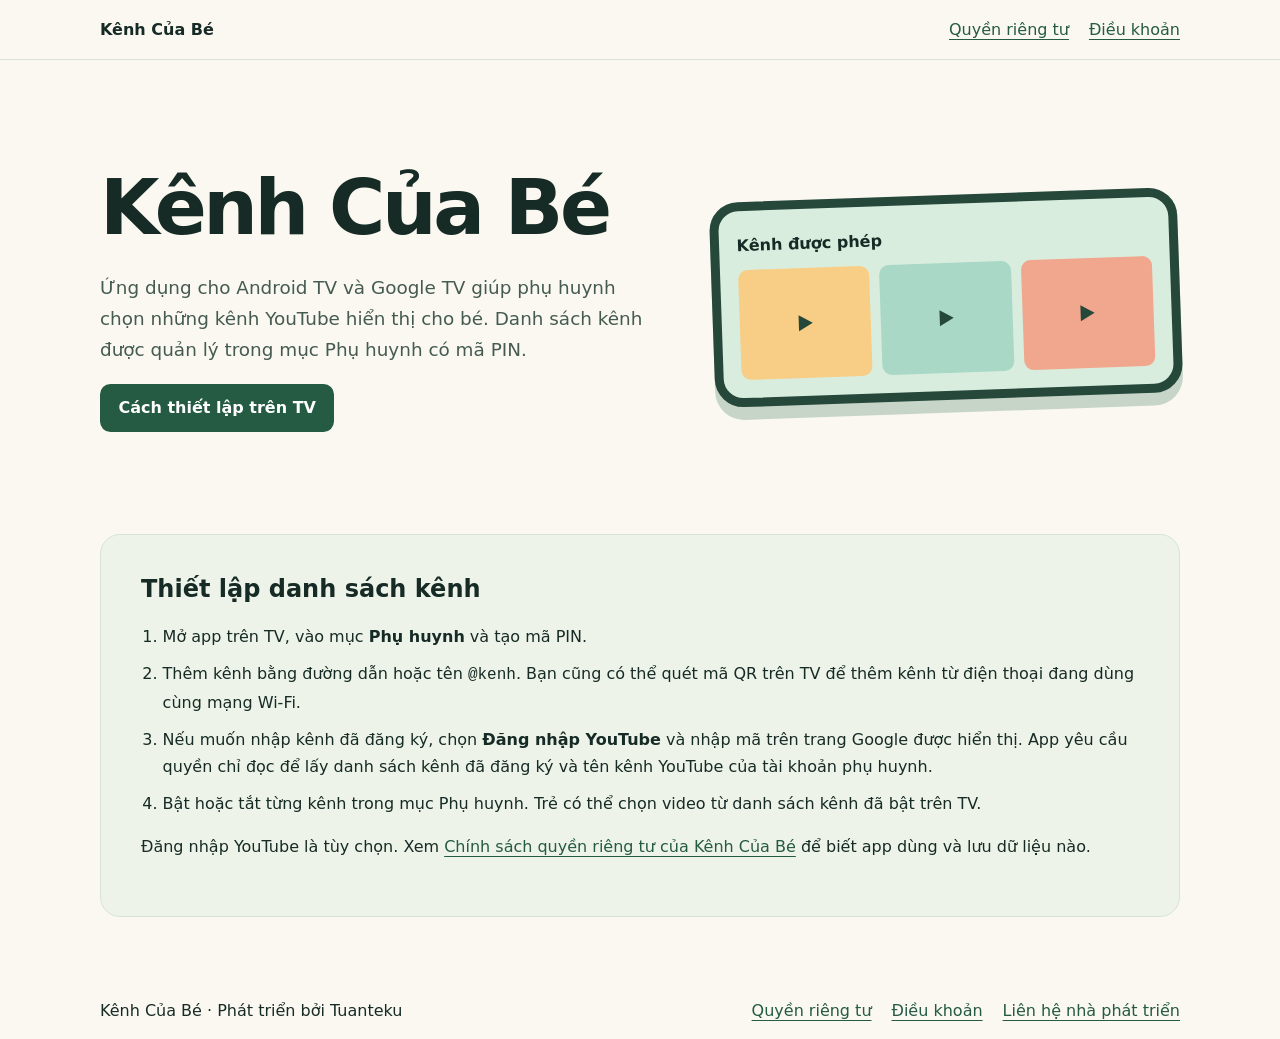
==== index.html @ 10d5512e "Publish Kênh Của Bé homepage and policies" ====
<!doctype html>
<html lang="vi">
<head>
  <meta charset="utf-8">
  <meta name="viewport" content="width=device-width, initial-scale=1">
  <meta name="description" content="Ứng dụng Android TV giúp phụ huynh chọn các kênh YouTube hiển thị cho bé.">
  <title>Kênh Của Bé | Android TV và Google TV</title>
  <link rel="stylesheet" href="styles.css">
</head>
<body>
  <a class="skip" href="#main">Đến nội dung chính</a>
  <header><div class="wrap"><a class="brand" href="./">Kênh Của Bé</a><nav aria-label="Điều hướng chính"><a href="privacy.html">Quyền riêng tư</a><a href="terms.html">Điều khoản</a></nav></div></header>
  <main id="main" class="wrap">
    <section class="hero" aria-labelledby="title">
      <div>
        <h1 id="title">Kênh Của Bé</h1>
        <p>Ứng dụng cho Android TV và Google TV giúp phụ huynh chọn những kênh YouTube hiển thị cho bé. Danh sách kênh được quản lý trong mục Phụ huynh có mã PIN.</p>
        <a class="button" href="#setup">Cách thiết lập trên TV</a>
      </div>
      <div class="tv" aria-hidden="true"><strong>Kênh được phép</strong><div class="tiles"><span class="tile"></span><span class="tile"></span><span class="tile"></span></div></div>
    </section>
    <section class="steps" id="setup">
      <h2>Thiết lập danh sách kênh</h2>
      <ol>
        <li>Mở app trên TV, vào mục <strong>Phụ huynh</strong> và tạo mã PIN.</li>
        <li>Thêm kênh bằng đường dẫn hoặc tên <code>@kenh</code>. Bạn cũng có thể quét mã QR trên TV để thêm kênh từ điện thoại đang dùng cùng mạng Wi-Fi.</li>
        <li>Nếu muốn nhập kênh đã đăng ký, chọn <strong>Đăng nhập YouTube</strong> và nhập mã trên trang Google được hiển thị. App yêu cầu quyền chỉ đọc để lấy danh sách kênh đã đăng ký và tên kênh YouTube của tài khoản phụ huynh.</li>
        <li>Bật hoặc tắt từng kênh trong mục Phụ huynh. Trẻ có thể chọn video từ danh sách kênh đã bật trên TV.</li>
      </ol>
      <p>Đăng nhập YouTube là tùy chọn. Xem <a href="privacy.html">Chính sách quyền riêng tư của Kênh Của Bé</a> để biết app dùng và lưu dữ liệu nào.</p>
    </section>
  </main>
  <footer><div class="wrap"><span>Kênh Của Bé · Phát triển bởi Tuanteku</span><nav aria-label="Liên kết cuối trang"><a href="privacy.html">Quyền riêng tư</a><a href="terms.html">Điều khoản</a><a href="https://github.com/tuanteku9x">Liên hệ nhà phát triển</a></nav></div></footer>
</body>
</html>
---- styles.css ----
:root {
  color-scheme: light;
  --ink: #172b26;
  --muted: #455b52;
  --green: #255a43;
  --line: #d7e3da;
  --paper: #faf8f1;
}
* { box-sizing: border-box; }
body { margin: 0; background: var(--paper); color: var(--ink); font: 1rem/1.7 system-ui, sans-serif; }
a { color: var(--green); text-underline-offset: .22em; }
a:focus-visible { outline: 3px solid #9c541b; outline-offset: 4px; }
.skip { position: absolute; top: -100px; left: 1rem; padding: .5rem 1rem; background: white; }
.skip:focus { top: 1rem; z-index: 1; }
.wrap { width: min(1080px, calc(100% - 2.5rem)); margin-inline: auto; }
header .wrap, footer .wrap { display: flex; justify-content: space-between; gap: .6rem 1.5rem; flex-wrap: wrap; align-items: center; padding-block: 1rem; }
header, footer { border-block-end: 1px solid var(--line); }
footer { border-block: 1px solid var(--line) 0; margin-top: 4rem; }
nav { display: flex; gap: .55rem 1.25rem; flex-wrap: wrap; }
.brand { font-weight: 800; color: var(--ink); text-decoration: none; }
.hero { display: grid; grid-template-columns: 1.1fr .9fr; gap: 2.5rem; align-items: center; padding-block: clamp(3rem, 8vw, 7rem); }
h1, h2, h3 { line-height: 1.18; }
h1 { margin: 0 0 1.15rem; font-size: clamp(2.55rem, 6vw, 5rem); letter-spacing: -.045em; }
h2 { margin-top: 2rem; }
.hero p, .date { color: var(--muted); }
.hero p { max-width: 48ch; font-size: 1.15rem; }
.button { display: inline-block; padding: .65rem 1.15rem; background: var(--green); color: white; border-radius: .65rem; font-weight: 700; text-decoration: none; }
.tv { padding: 1.1rem; border: .6rem solid #25483b; border-radius: 1.8rem; background: #d9eddf; box-shadow: 0 .8rem 0 #c7d5c8; transform: rotate(-2deg); }
.tiles { display: grid; grid-template-columns: repeat(3, 1fr); gap: .6rem; }
.tile { display: grid; place-items: center; border-radius: .6rem; aspect-ratio: 1.2; background: #f8ce86; }
.tile:nth-child(2) { background: #a9d9c6; }
.tile:nth-child(3) { background: #f0a78d; }
.tile::before { content: ""; width: 0; border: .55rem solid transparent; border-right: 0; border-left: .9rem solid #25483b; }
.tv strong { display: block; margin: .2rem 0 .7rem; }
.steps { padding: clamp(1.3rem, 4vw, 2.5rem); background: #edf3e8; border: 1px solid var(--line); border-radius: 1.25rem; }
.steps h2 { margin-top: 0; }
.steps ol { padding-left: 1.35rem; }
.steps li + li { margin-top: .6rem; }
.article { width: min(740px, 100%); margin: 3.5rem auto 0; }
.article h1 { font-size: clamp(2.35rem, 6vw, 3.8rem); }
@media (max-width: 700px) { .hero { grid-template-columns: 1fr; } .tv { max-width: 28rem; margin-inline: .65rem; } }
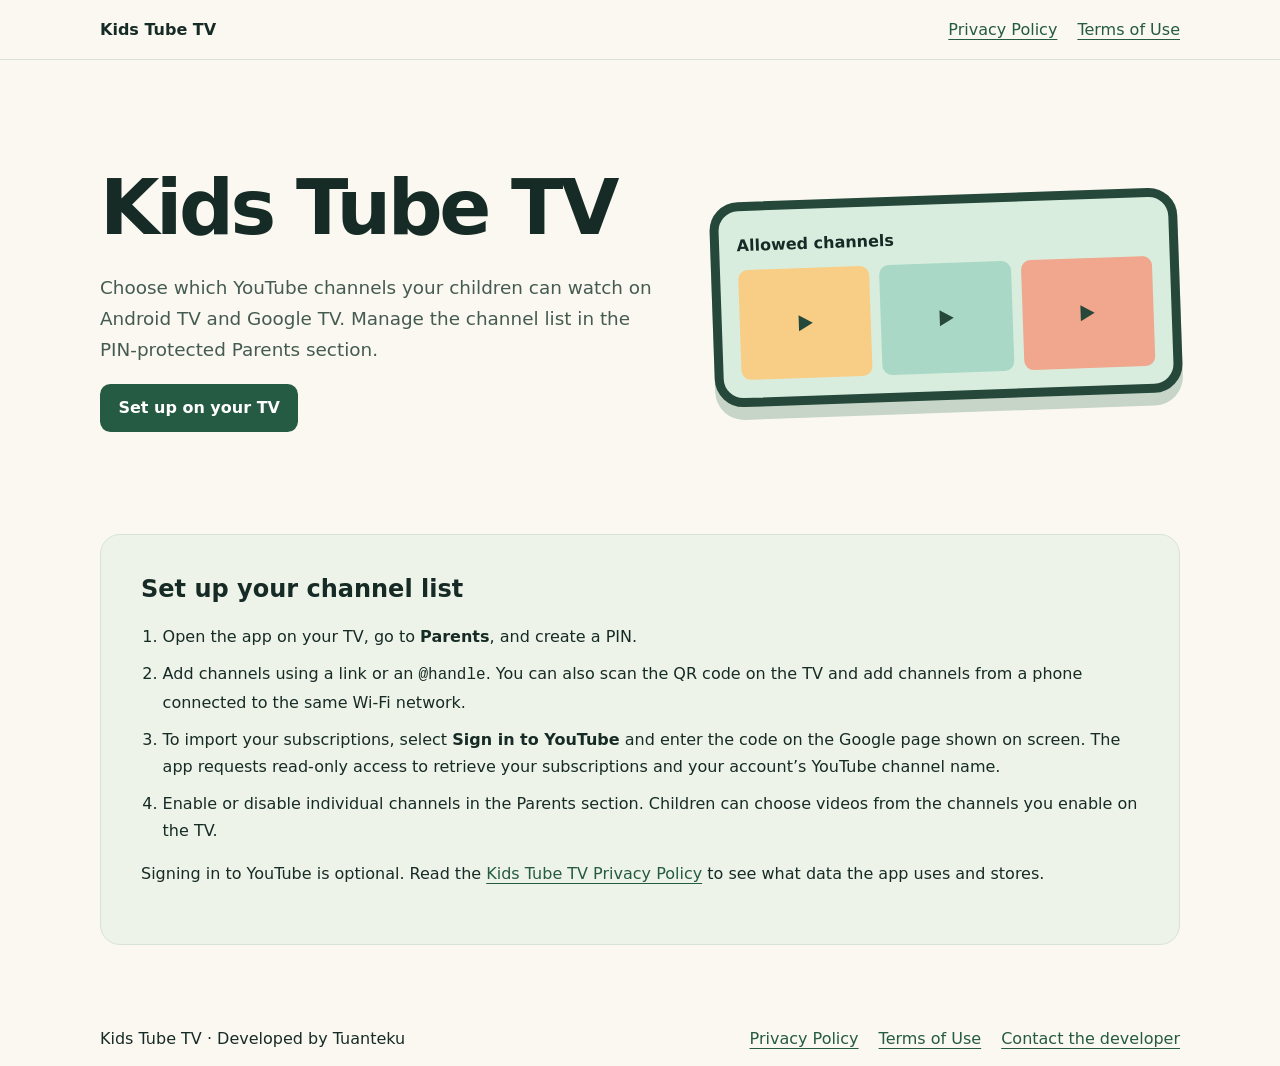
==== commit 4e8508a5: "Rename app to Kids Tube TV" ====
--- a/index.html
+++ b/index.html
@@ -1,35 +1,36 @@
 <!doctype html>
-<html lang="vi">
+<html lang="en">
 <head>
   <meta charset="utf-8">
   <meta name="viewport" content="width=device-width, initial-scale=1">
-  <meta name="description" content="Ứng dụng Android TV giúp phụ huynh chọn các kênh YouTube hiển thị cho bé.">
-  <title>Kênh Của Bé | Android TV và Google TV</title>
+  <meta name="description" content="An Android TV app that lets parents choose which YouTube channels their children can watch.">
+  <title>Kids Tube TV | Android TV and Google TV</title>
+  <link rel="icon" href="logo_icon.ico" type="image/x-icon">
   <link rel="stylesheet" href="styles.css">
 </head>
 <body>
-  <a class="skip" href="#main">Đến nội dung chính</a>
-  <header><div class="wrap"><a class="brand" href="./">Kênh Của Bé</a><nav aria-label="Điều hướng chính"><a href="privacy.html">Quyền riêng tư</a><a href="terms.html">Điều khoản</a></nav></div></header>
+  <a class="skip" href="#main">Skip to main content</a>
+  <header><div class="wrap"><a class="brand" href="./">Kids Tube TV</a><nav aria-label="Main navigation"><a href="privacy.html">Privacy Policy</a><a href="terms.html">Terms of Use</a></nav></div></header>
   <main id="main" class="wrap">
     <section class="hero" aria-labelledby="title">
       <div>
-        <h1 id="title">Kênh Của Bé</h1>
-        <p>Ứng dụng cho Android TV và Google TV giúp phụ huynh chọn những kênh YouTube hiển thị cho bé. Danh sách kênh được quản lý trong mục Phụ huynh có mã PIN.</p>
-        <a class="button" href="#setup">Cách thiết lập trên TV</a>
+        <h1 id="title">Kids Tube TV</h1>
+        <p>Choose which YouTube channels your children can watch on Android TV and Google TV. Manage the channel list in the PIN-protected Parents section.</p>
+        <a class="button" href="#setup">Set up on your TV</a>
       </div>
-      <div class="tv" aria-hidden="true"><strong>Kênh được phép</strong><div class="tiles"><span class="tile"></span><span class="tile"></span><span class="tile"></span></div></div>
+      <div class="tv" aria-hidden="true"><strong>Allowed channels</strong><div class="tiles"><span class="tile"></span><span class="tile"></span><span class="tile"></span></div></div>
     </section>
     <section class="steps" id="setup">
-      <h2>Thiết lập danh sách kênh</h2>
+      <h2>Set up your channel list</h2>
       <ol>
-        <li>Mở app trên TV, vào mục <strong>Phụ huynh</strong> và tạo mã PIN.</li>
-        <li>Thêm kênh bằng đường dẫn hoặc tên <code>@kenh</code>. Bạn cũng có thể quét mã QR trên TV để thêm kênh từ điện thoại đang dùng cùng mạng Wi-Fi.</li>
-        <li>Nếu muốn nhập kênh đã đăng ký, chọn <strong>Đăng nhập YouTube</strong> và nhập mã trên trang Google được hiển thị. App yêu cầu quyền chỉ đọc để lấy danh sách kênh đã đăng ký và tên kênh YouTube của tài khoản phụ huynh.</li>
-        <li>Bật hoặc tắt từng kênh trong mục Phụ huynh. Trẻ có thể chọn video từ danh sách kênh đã bật trên TV.</li>
+        <li>Open the app on your TV, go to <strong>Parents</strong>, and create a PIN.</li>
+        <li>Add channels using a link or an <code>@handle</code>. You can also scan the QR code on the TV and add channels from a phone connected to the same Wi-Fi network.</li>
+        <li>To import your subscriptions, select <strong>Sign in to YouTube</strong> and enter the code on the Google page shown on screen. The app requests read-only access to retrieve your subscriptions and your account’s YouTube channel name.</li>
+        <li>Enable or disable individual channels in the Parents section. Children can choose videos from the channels you enable on the TV.</li>
       </ol>
-      <p>Đăng nhập YouTube là tùy chọn. Xem <a href="privacy.html">Chính sách quyền riêng tư của Kênh Của Bé</a> để biết app dùng và lưu dữ liệu nào.</p>
+      <p>Signing in to YouTube is optional. Read the <a href="privacy.html">Kids Tube TV Privacy Policy</a> to see what data the app uses and stores.</p>
     </section>
   </main>
-  <footer><div class="wrap"><span>Kênh Của Bé · Phát triển bởi Tuanteku</span><nav aria-label="Liên kết cuối trang"><a href="privacy.html">Quyền riêng tư</a><a href="terms.html">Điều khoản</a><a href="https://github.com/tuanteku9x">Liên hệ nhà phát triển</a></nav></div></footer>
+  <footer><div class="wrap"><span>Kids Tube TV · Developed by Tuanteku</span><nav aria-label="Footer links"><a href="privacy.html">Privacy Policy</a><a href="terms.html">Terms of Use</a><a href="https://github.com/tuanteku9x">Contact the developer</a></nav></div></footer>
 </body>
 </html>
